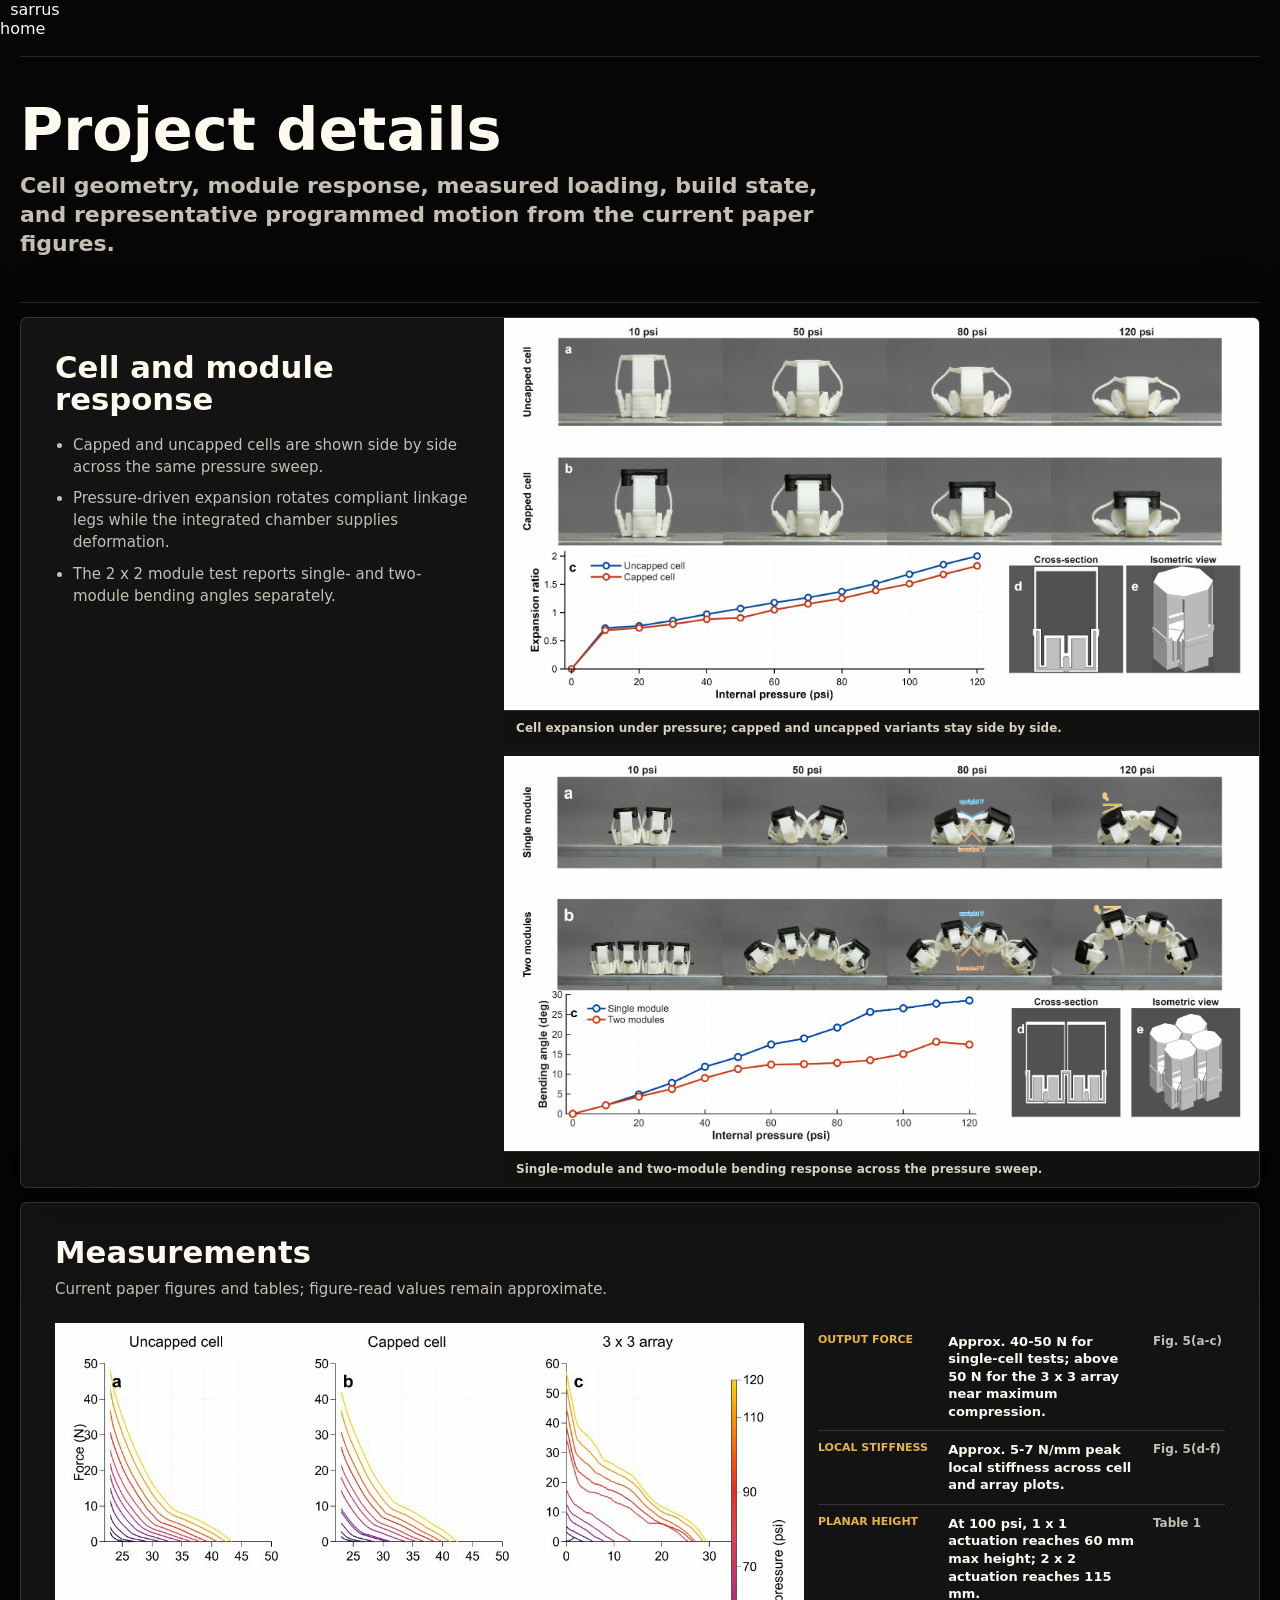
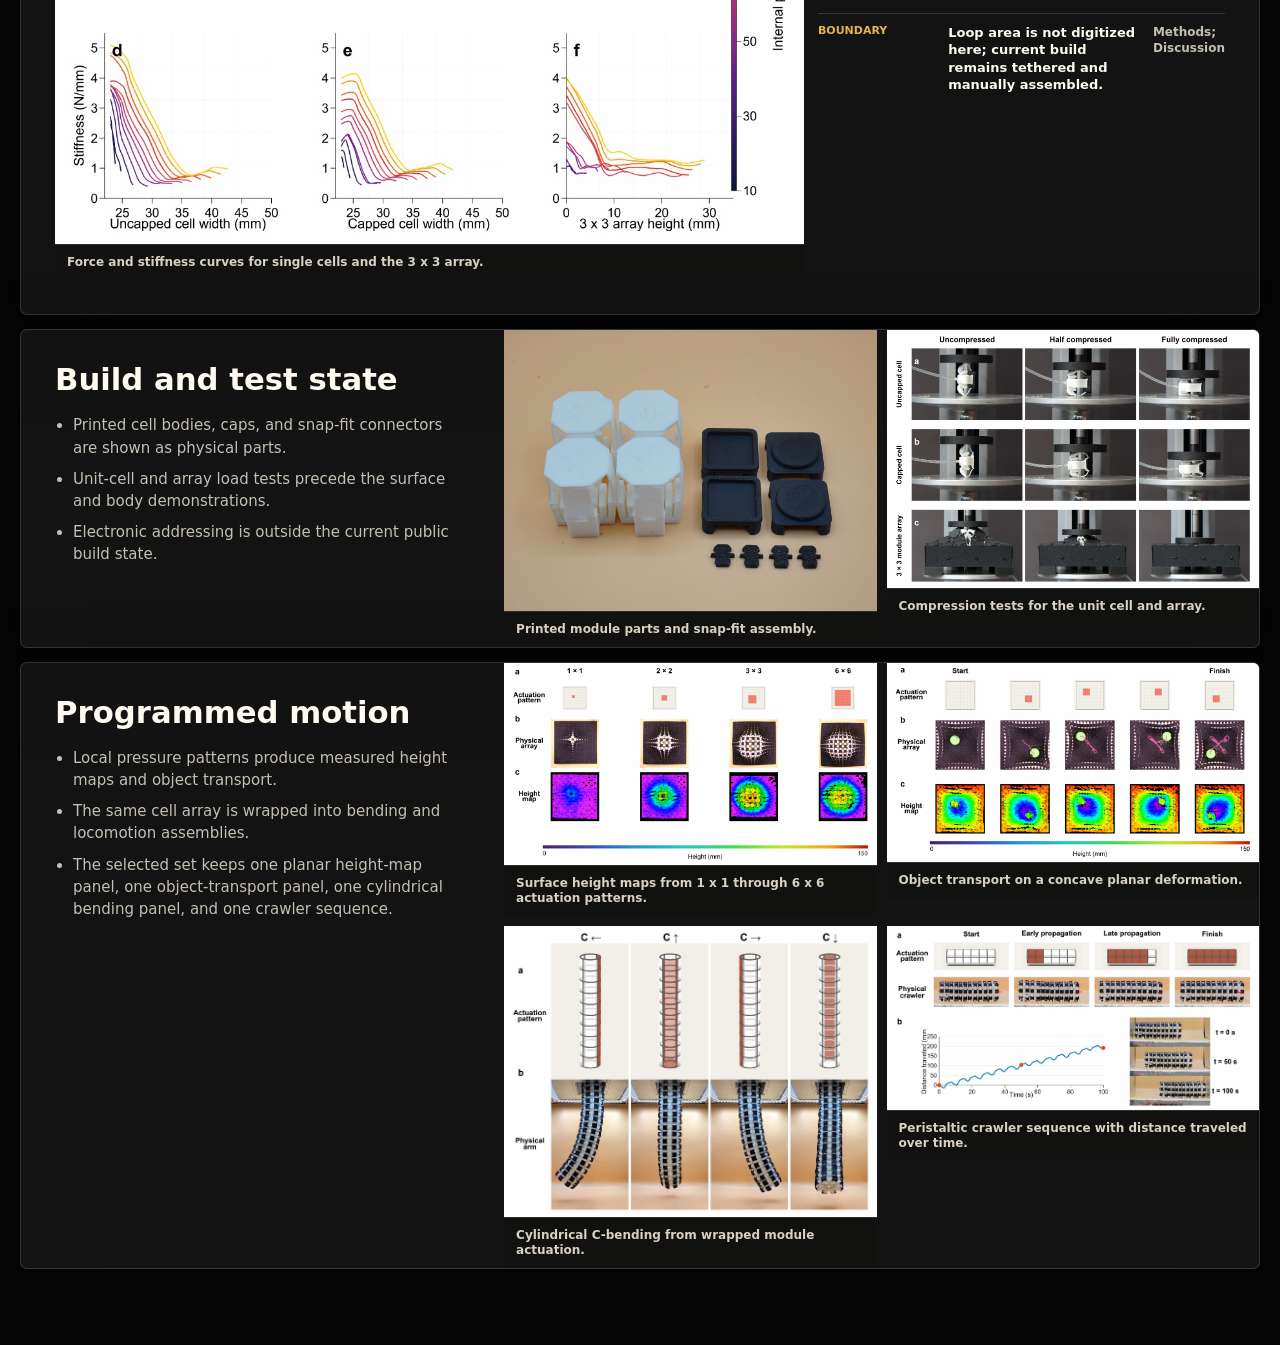
==== details/index.html @ 74c4fff6 "Align Sarrus headers with AO suite" ====
<!doctype html>
<html lang="en">
<head>
  <meta charset="utf-8" />
  <meta name="viewport" content="width=device-width, initial-scale=1" />
  <title>sarrus details</title>
  <meta name="description" content="Project details for the Sarrus pneumatic cell system: geometry, measurements, build state, and programmed surface/body motion.">
  <link rel="canonical" href="https://sarrus.aolabs.io/details/" />
  <meta property="og:title" content="Project details">
  <meta property="og:description" content="Cell geometry, module bending, measurements, build state, and programmed motion for Sarrus pneumatic cell arrays.">
  <meta property="og:image" content="https://sarrus.aolabs.io/og-image-20260506-clear.png">
  <meta property="og:type" content="website">
  <meta property="og:url" content="https://sarrus.aolabs.io/details/">
  <meta name="twitter:card" content="summary_large_image">
  <meta name="twitter:title" content="Project details">
  <meta name="twitter:description" content="Cell geometry, module bending, measurements, build state, and programmed motion for Sarrus pneumatic cell arrays.">
  <meta name="twitter:image" content="https://sarrus.aolabs.io/og-image-20260506-clear.png">
  <link rel="icon" href="https://aolabs.io/favicon.svg?v=20260515-ao-disc-a" type="image/svg+xml">
  <link rel="stylesheet" href="https://aolabs.io/suite-header.css?v=20260515-ao-disc-a">
  <link rel="stylesheet" href="/styles.css?v=20260508-homeicon">
</head>
<body>
  <header class="suite-topbar" aria-label="sarrus navigation">
    <div class="suite-brand-cluster">
      <a class="suite-ao-home" href="https://aolabs.io/" aria-label="aolabs.io">
        <img src="https://aolabs.io/marks/ao-ink.svg?v=20260515-ao-disc-a" alt="">
      </a>
      <a class="suite-app-brand" href="/" aria-label="sarrus home">
        <img class="suite-app-mark" src="https://aolabs.io/icons/sarrus.svg?v=20260508-icon-pass2" alt="">
        <span class="suite-app-name">sarrus</span>
      </a>
    </div>
    <nav class="suite-topbar-actions" aria-label="sarrus actions">
      <a href="/">home</a>
    </nav>
  </header>

  <main>
    <article class="details-page" aria-label="Sarrus project details">
      <section class="details-overview" aria-label="Project details">
        <div>
          <h1>Project details</h1>
          <p>Cell geometry, module response, measured loading, build state, and representative programmed motion from the current paper figures.</p>
        </div>
      </section>

      <section class="architecture-section">
        <div class="section-copy">
          <h2>Cell and module response</h2>
          <ul>
            <li>Capped and uncapped cells are shown side by side across the same pressure sweep.</li>
            <li>Pressure-driven expansion rotates compliant linkage legs while the integrated chamber supplies deformation.</li>
            <li>The 2 x 2 module test reports single- and two-module bending angles separately.</li>
          </ul>
        </div>
        <div class="figure-grid cell-module-figures">
          <figure>
            <img src="/assets/latest-figures/bf01-linkage-geometry-capped-uncapped.jpg?v=2026-05-07-cell-module" alt="Capped and uncapped cell geometry and pressure-driven expansion.">
            <figcaption>Cell expansion under pressure; capped and uncapped variants stay side by side.</figcaption>
          </figure>
          <figure>
            <img src="/assets/latest-figures/bf02-module-biasing-with-angle.jpg?v=2026-05-07-cell-module" alt="Single-module and two-module bending under pressure.">
            <figcaption>Single-module and two-module bending response across the pressure sweep.</figcaption>
          </figure>
        </div>
      </section>

      <section class="evidence-table-section" id="measurements">
        <div>
          <h2>Measurements</h2>
          <span>Current paper figures and tables; figure-read values remain approximate.</span>
        </div>
        <div class="measurement-layout">
          <figure class="measurement-figure">
            <img src="/assets/latest-figures/bf05-linkage-array-force-stiffness-comparison-with-capped.jpg" alt="Pressure-dependent force and stiffness data.">
            <figcaption>Force and stiffness curves for single cells and the 3 x 3 array.</figcaption>
          </figure>
          <table class="measurement-table">
            <tbody>
              <tr>
                <th>Output force</th>
                <td>Approx. 40-50 N for single-cell tests; above 50 N for the 3 x 3 array near maximum compression.</td>
                <td>Fig. 5(a-c)</td>
              </tr>
              <tr>
                <th>Local stiffness</th>
                <td>Approx. 5-7 N/mm peak local stiffness across cell and array plots.</td>
                <td>Fig. 5(d-f)</td>
              </tr>
              <tr>
                <th>Planar height</th>
                <td>At 100 psi, 1 x 1 actuation reaches 60 mm max height; 2 x 2 actuation reaches 115 mm.</td>
                <td>Table 1</td>
              </tr>
              <tr>
                <th>Boundary</th>
                <td>Loop area is not digitized here; current build remains tethered and manually assembled.</td>
                <td>Methods; Discussion</td>
              </tr>
            </tbody>
          </table>
        </div>
      </section>

      <section class="architecture-section">
        <div class="section-copy">
          <h2>Build and test state</h2>
          <ul>
            <li>Printed cell bodies, caps, and snap-fit connectors are shown as physical parts.</li>
            <li>Unit-cell and array load tests precede the surface and body demonstrations.</li>
            <li>Electronic addressing is outside the current public build state.</li>
          </ul>
        </div>
        <div class="figure-grid two-up">
          <figure>
            <img src="/assets/module-parts.jpg" alt="Printed Sarrus module parts.">
            <figcaption>Printed module parts and snap-fit assembly.</figcaption>
          </figure>
          <figure>
            <img src="/assets/latest-figures/bf03-squish-pics.jpg" alt="Cell and array compression tests.">
            <figcaption>Compression tests for the unit cell and array.</figcaption>
          </figure>
        </div>
      </section>

      <section class="architecture-section" id="motion">
        <div class="section-copy">
          <h2>Programmed motion</h2>
          <ul>
            <li>Local pressure patterns produce measured height maps and object transport.</li>
            <li>The same cell array is wrapped into bending and locomotion assemblies.</li>
            <li>The selected set keeps one planar height-map panel, one object-transport panel, one cylindrical bending panel, and one crawler sequence.</li>
          </ul>
        </div>
        <div class="figure-grid motion-gallery" aria-label="Selected motion figures">
          <figure>
            <img src="/assets/latest-figures/bf06-planar-dome-single.jpg" alt="Planar dome height maps from local actuation.">
            <figcaption>Surface height maps from 1 x 1 through 6 x 6 actuation patterns.</figcaption>
          </figure>
          <figure>
            <img src="/assets/latest-figures/bf09-planar-object-concave.jpg" alt="Planar object transport by concave deformation.">
            <figcaption>Object transport on a concave planar deformation.</figcaption>
          </figure>
          <figure>
            <img src="/assets/latest-figures/bf14-cylindrical-c.jpg" alt="Cylindrical C-bending program.">
            <figcaption>Cylindrical C-bending from wrapped module actuation.</figcaption>
          </figure>
          <figure>
            <img src="/assets/latest-figures/bf17-revamped-peristaltic-plot.jpg" alt="Peristaltic crawling sequence and travel plot.">
            <figcaption>Peristaltic crawler sequence with distance traveled over time.</figcaption>
          </figure>
        </div>
      </section>
    </article>
  </main>
</body>
</html>
---- styles.css ----
:root {
  color-scheme: dark;
  --bg: #050605;
  --ink: #fffaf0;
  --muted: #c5beb4;
  --line: rgba(255, 255, 255, .14);
  --accent: #e6b34d;
  --panel: rgba(255, 250, 240, .055);
  --shadow: 0 28px 80px rgba(0, 0, 0, .45);
}

* {
  box-sizing: border-box;
}

html {
  scroll-behavior: smooth;
}

body {
  margin: 0;
  overflow-x: hidden;
  background: var(--bg);
  color: var(--ink);
  font-family: Inter, ui-sans-serif, system-ui, -apple-system, BlinkMacSystemFont, "Segoe UI", sans-serif;
  letter-spacing: 0;
}

a {
  color: inherit;
  text-decoration: none;
}

.topbar {
  position: sticky;
  top: 0;
  z-index: 20;
  display: flex;
  align-items: center;
  justify-content: space-between;
  gap: 12px;
  min-height: 44px;
  padding: 7px max(14px, calc((100vw - 1240px) / 2));
  background: rgba(5, 6, 5, .82);
  border-bottom: 1px solid rgba(255, 255, 255, .08);
  backdrop-filter: blur(16px);
}

.brand-cluster,
.brand,
.topbar a {
  display: inline-flex;
  align-items: center;
  min-height: 28px;
  color: var(--ink);
  font-size: 12px;
  font-weight: 850;
}

.brand {
  text-transform: uppercase;
}

.brand-cluster {
  gap: 10px;
}

.topbar nav {
  display: inline-flex;
  align-items: center;
  gap: 16px;
  color: var(--muted);
}

.ao-home {
  justify-content: center;
  width: 44px;
  height: 44px;
  min-height: 44px;
  border: 0;
  border-radius: 0;
  background: transparent;
}

.ao-home img {
  display: block;
  width: 38px;
  height: 38px;
}

main {
  width: min(calc(100% - 28px), 1240px);
  margin: 0 auto;
  padding: 18px 0 76px;
}

.motion-grid video,
.object-study img {
  display: block;
  width: 100%;
  height: 100%;
  object-fit: cover;
}

h1,
h2 {
  margin: 0;
}

h1 {
  max-width: 34ch;
  font-size: clamp(28px, 3.2vw, 44px);
  font-weight: 860;
  line-height: 1.06;
}

.paper-title-block {
  display: grid;
  grid-template-columns: minmax(0, 1fr) auto;
  align-items: end;
  gap: clamp(16px, 4vw, 48px);
  border-top: 1px solid var(--line);
  border-bottom: 1px solid var(--line);
  padding: clamp(24px, 4vw, 48px) 0;
}

.paper-actions {
  display: flex;
  align-items: center;
  gap: 10px;
}

.paper-button {
  display: inline-flex;
  align-items: center;
  justify-content: center;
  min-height: 42px;
  padding: 0 16px;
  border: 1px solid rgba(255, 255, 255, .14);
  border-radius: 8px;
  background: rgba(255, 250, 240, .07);
  color: var(--ink);
  font-size: 12px;
  font-weight: 850;
}

.paper-button.primary {
  border-color: rgba(230, 179, 77, .38);
  background: var(--accent);
  color: #120f09;
}

.motion-grid,
.motion-cluster,
.motion-stack,
.object-study {
  display: grid;
  gap: 12px;
}

.motion-grid {
  grid-template-columns: repeat(6, minmax(0, 1fr));
  margin-top: 12px;
}

.motion-cluster {
  grid-column: 1 / -1;
  grid-template-columns: repeat(2, minmax(0, 1fr));
  align-items: stretch;
}

.motion-stack {
  grid-template-rows: repeat(2, minmax(0, 1fr));
}

.object-study {
  grid-template-columns: repeat(2, minmax(0, 1fr));
  margin-top: 12px;
}

.motion-grid video,
.object-study img {
  align-self: start;
  overflow: hidden;
  border: 1px solid rgba(255, 255, 255, .1);
  border-radius: 7px;
  background: #111;
  box-shadow: var(--shadow);
}

.motion-grid video {
  height: auto;
}

.motion-wide {
  grid-column: span 3;
  aspect-ratio: 16 / 9;
}

.motion-tall {
  aspect-ratio: 3 / 4;
  object-position: center 42%;
}

.motion-small {
  aspect-ratio: 16 / 9;
}

.motion-stack .motion-small {
  height: 100%;
  aspect-ratio: auto;
}

.object-study img {
  aspect-ratio: 4 / 3;
}

.architecture-link {
  display: grid;
  grid-template-columns: minmax(0, 1fr) auto;
  gap: 20px;
  align-items: center;
  border-top: 1px solid var(--line);
  border-bottom: 1px solid var(--line);
  margin-top: 42px;
  padding: 26px 0;
}

.architecture-link h2 {
  max-width: 680px;
  font-size: clamp(28px, 3vw, 42px);
  font-weight: 820;
  line-height: 1.08;
}

.architecture-link span {
  display: block;
  max-width: 780px;
  margin-top: 10px;
  color: var(--muted);
  font-size: 16px;
  line-height: 1.42;
}

.architecture-link a {
  display: inline-flex;
  align-items: center;
  justify-content: center;
  min-height: 48px;
  border: 1px solid rgba(230, 179, 77, .5);
  border-radius: 6px;
  padding: 0 15px;
  background: rgba(230, 179, 77, .12);
  color: var(--ink);
  font-size: 14px;
  font-weight: 820;
}

.details-page,
.architecture-page {
  display: grid;
  gap: 14px;
}

.details-overview {
  border-top: 1px solid var(--line);
  border-bottom: 1px solid var(--line);
  padding: clamp(22px, 4vw, 44px) 0;
}

.details-overview h1 {
  max-width: 720px;
  font-size: clamp(32px, 4.6vw, 62px);
  line-height: .98;
}

.details-overview p {
  max-width: 820px;
  margin: 12px 0 0;
  color: var(--muted);
  font-size: clamp(16px, 1.8vw, 22px);
  font-weight: 680;
  line-height: 1.32;
}

.architecture-section,
.evidence-table-section {
  border: 1px solid var(--line);
  border-radius: 7px;
  background: var(--panel);
  box-shadow: var(--shadow);
}

.figure-grid img {
  display: block;
  width: 100%;
  height: auto;
  object-fit: contain;
}

.measurement-figure img {
  display: block;
  width: 100%;
  height: auto;
  object-fit: contain;
}

.figure-video video {
  display: block;
  width: 100%;
  height: auto;
  max-height: 620px;
  object-fit: contain;
}

.architecture-section {
  display: grid;
  grid-template-columns: minmax(280px, .64fr) minmax(0, 1fr);
  gap: 0;
  align-items: start;
  overflow: hidden;
}

.section-copy {
  min-width: 0;
  padding: clamp(18px, 3vw, 34px);
}

.section-copy h2,
.evidence-table-section h2 {
  font-size: clamp(24px, 2.4vw, 34px);
  line-height: 1.04;
}

.section-copy ul {
  margin: 18px 0 0;
  padding-left: 18px;
  color: var(--muted);
  font-size: 15px;
  line-height: 1.48;
}

.section-copy li + li {
  margin-top: 9px;
}

.measurement-layout {
  display: grid;
  grid-template-columns: minmax(0, .92fr) minmax(360px, .5fr);
  gap: 14px;
  align-items: start;
}

.measurement-table {
  width: 100%;
  border-collapse: collapse;
  color: var(--ink);
  font-size: 13px;
  line-height: 1.35;
}

.measurement-table tr {
  border-bottom: 1px solid var(--line);
}

.measurement-table tr:last-child {
  border-bottom: 0;
}

.measurement-table th,
.measurement-table td {
  padding: 10px 0;
  text-align: left;
  vertical-align: top;
}

.measurement-table th {
  width: 32%;
  padding-right: 14px;
  color: var(--accent);
  font-size: 11px;
  font-weight: 900;
  line-height: 1.2;
  text-transform: uppercase;
}

.measurement-table td {
  color: var(--ink);
  font-weight: 620;
}

.measurement-table td:last-child {
  width: 20%;
  padding-left: 14px;
  color: var(--muted);
  font-size: 12px;
  font-weight: 700;
}

.figure-grid.two-up {
  display: grid;
  grid-template-columns: repeat(2, minmax(0, 1fr));
  gap: 10px;
  align-items: start;
  align-self: start;
  background: transparent;
}

.figure-grid.cell-module-figures {
  display: grid;
  grid-template-columns: minmax(0, 1fr);
  gap: 10px;
  align-items: start;
  align-self: start;
  background: transparent;
}

.figure-grid.motion-gallery {
  display: grid;
  grid-template-columns: repeat(2, minmax(0, 1fr));
  gap: 10px;
  align-items: start;
  align-self: start;
  background: transparent;
}

.motion-gallery .gallery-wide {
  grid-column: 1 / -1;
}

.figure-grid figure,
.figure-video,
.measurement-figure {
  position: relative;
  min-width: 0;
  margin: 0;
  overflow: hidden;
  background: #f4efe4;
}

.figure-grid figure {
  display: flex;
  flex-direction: column;
  align-self: start;
  height: fit-content;
}

.motion-gallery figure {
  background: #fff;
}

.motion-gallery img {
  flex: 1 1 auto;
  object-fit: contain;
}

.figure-grid figcaption,
.measurement-figure figcaption {
  position: static;
  padding: 10px 12px;
  border-top: 1px solid rgba(255, 255, 255, .12);
  background: #11120f;
  color: #d8d0c3;
  font-size: 12px;
  font-weight: 720;
  line-height: 1.25;
}

.figure-video {
  background: #111;
}

.figure-video figcaption {
  position: absolute;
  left: 12px;
  right: 12px;
  bottom: 12px;
  padding: 8px 10px;
  border: 1px solid rgba(255, 255, 255, .14);
  border-radius: 6px;
  background: rgba(0, 0, 0, .62);
  color: var(--ink);
  font-size: 12px;
  font-weight: 720;
  line-height: 1.25;
  backdrop-filter: blur(12px);
}

.evidence-table-section {
  display: grid;
  gap: 22px;
  padding: clamp(18px, 3vw, 34px);
}

.evidence-table-section span {
  display: block;
  max-width: 760px;
  margin-top: 10px;
  color: var(--muted);
  font-size: 15px;
  line-height: 1.45;
}

.table-scroll {
  max-width: 100%;
  overflow-x: auto;
  border: 1px solid var(--line);
  border-radius: 7px;
}

.evidence-table {
  width: 100%;
  min-width: 860px;
  border-collapse: collapse;
  color: var(--ink);
  font-size: 14px;
  line-height: 1.38;
}

.evidence-table th,
.evidence-table td {
  padding: 13px 14px;
  border-bottom: 1px solid var(--line);
  text-align: left;
  vertical-align: top;
}

.evidence-table th {
  color: var(--accent);
  font-size: 12px;
  font-weight: 900;
  text-transform: uppercase;
}

.evidence-table tbody tr:last-child td {
  border-bottom: 0;
}

.evidence-table td:first-child {
  width: 18%;
  font-weight: 850;
}

.evidence-table td:nth-child(3) {
  width: 16%;
  color: var(--muted);
  font-weight: 720;
}

.figure-video {
  min-height: 0;
  display: grid;
  align-content: center;
}

@media (max-width: 820px) {
  .paper-title-block {
    grid-template-columns: minmax(0, 1fr);
    align-items: start;
  }

  .paper-actions {
    width: 100%;
  }

  .paper-button {
    flex: 1 1 0;
  }

  .motion-grid,
  .motion-cluster,
  .motion-stack,
  .object-study,
  .architecture-link,
  .measurement-layout,
  .architecture-section,
  .evidence-table-section {
    grid-template-columns: minmax(0, 1fr);
  }

  .figure-grid.two-up {
    grid-template-columns: minmax(0, 1fr);
  }

  .figure-grid.motion-gallery {
    grid-template-columns: minmax(0, 1fr);
  }

  .motion-wide,
  .motion-tall,
  .motion-small {
    grid-column: span 1;
  }

  .motion-tall {
    aspect-ratio: 3 / 4;
  }

  .motion-stack .motion-small {
    height: auto;
    aspect-ratio: 16 / 9;
  }
}

@media (max-width: 760px) {
  .measurement-table,
  .measurement-table tbody,
  .measurement-table tr,
  .measurement-table th,
  .measurement-table td {
    display: block;
    width: 100%;
  }

  .measurement-table tr {
    padding: 12px 0;
  }

  .measurement-table th,
  .measurement-table td,
  .measurement-table td:last-child {
    width: 100%;
    padding: 0;
  }

  .measurement-table td {
    margin-top: 5px;
  }

  .measurement-table td:last-child {
    margin-top: 6px;
  }

  .table-scroll {
    overflow-x: visible;
  }

  .evidence-table {
    min-width: 0;
    font-size: 14px;
  }

  .evidence-table thead {
    display: none;
  }

  .evidence-table,
  .evidence-table tbody,
  .evidence-table tr,
  .evidence-table td {
    display: block;
  }

  .evidence-table tr {
    padding: 14px;
    border-bottom: 1px solid var(--line);
  }

  .evidence-table tbody tr:last-child {
    border-bottom: 0;
  }

  .evidence-table td,
  .evidence-table td:first-child,
  .evidence-table td:nth-child(3) {
    width: 100%;
    padding: 0;
    border-bottom: 0;
  }

  .evidence-table td + td {
    margin-top: 10px;
  }

  .evidence-table td::before {
    display: block;
    margin-bottom: 3px;
    color: var(--accent);
    font-size: 11px;
    font-weight: 900;
    text-transform: uppercase;
  }

  .evidence-table td:nth-child(1)::before {
    content: "Signal";
  }

  .evidence-table td:nth-child(2)::before {
    content: "Reported value";
  }

  .evidence-table td:nth-child(3)::before {
    content: "Source";
  }

  .evidence-table td:nth-child(4)::before {
    content: "Boundary";
  }
}

@media (max-width: 560px) {
  .topbar {
    right: auto;
    width: min(calc(100vw - 16px), 374px);
    padding-left: 12px;
    padding-right: 12px;
  }

  .topbar nav {
    gap: 12px;
  }

  main {
    width: min(calc(100% - 24px), 366px);
    margin-left: 12px;
    margin-right: auto;
    padding-top: 12px;
  }

  h1 {
    font-size: 31px;
    line-height: 1.05;
  }

  .details-overview h1 {
    font-size: 34px;
  }

  .architecture-link {
    gap: 16px;
    margin-top: 34px;
    padding: 24px 0;
  }

  .architecture-link a {
    width: 100%;
  }

  .table-scroll {
    overflow-x: visible;
  }

  .evidence-table {
    min-width: 0;
    font-size: 14px;
  }

  .evidence-table thead {
    display: none;
  }

  .evidence-table,
  .evidence-table tbody,
  .evidence-table tr,
  .evidence-table td {
    display: block;
    width: 100%;
  }

  .evidence-table tr {
    padding: 14px;
    border-bottom: 1px solid var(--line);
  }

  .evidence-table tbody tr:last-child {
    border-bottom: 0;
  }

  .evidence-table td,
  .evidence-table td:first-child,
  .evidence-table td:nth-child(3) {
    width: 100%;
    padding: 0;
    border-bottom: 0;
  }

  .evidence-table td + td {
    margin-top: 10px;
  }

  .evidence-table td::before {
    display: block;
    margin-bottom: 3px;
    color: var(--accent);
    font-size: 11px;
    font-weight: 900;
    text-transform: uppercase;
  }

  .evidence-table td:nth-child(1)::before {
    content: "Signal";
  }

  .evidence-table td:nth-child(2)::before {
    content: "Reported value";
  }

  .evidence-table td:nth-child(3)::before {
    content: "Source";
  }

  .evidence-table td:nth-child(4)::before {
    content: "Boundary";
  }

  .section-copy {
    padding: 18px;
  }

  .figure-video {
    min-height: 0;
  }
}
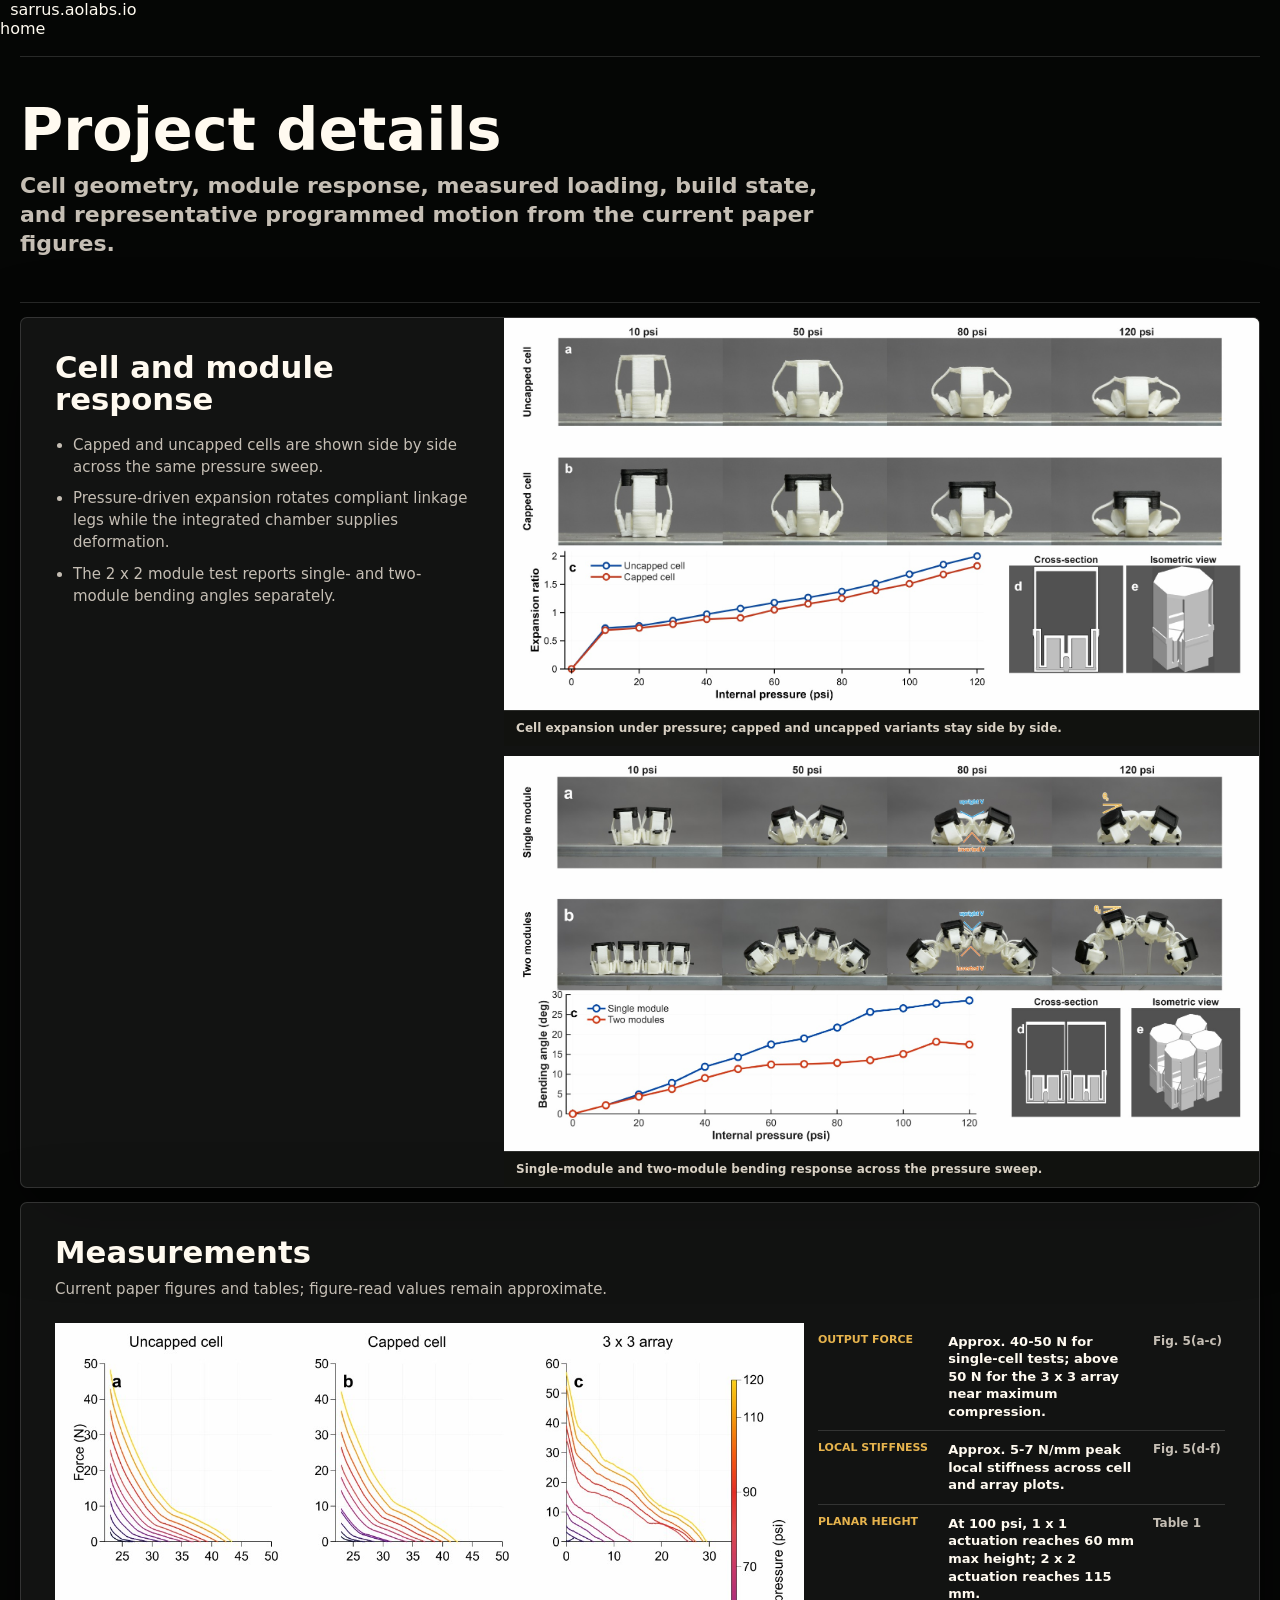
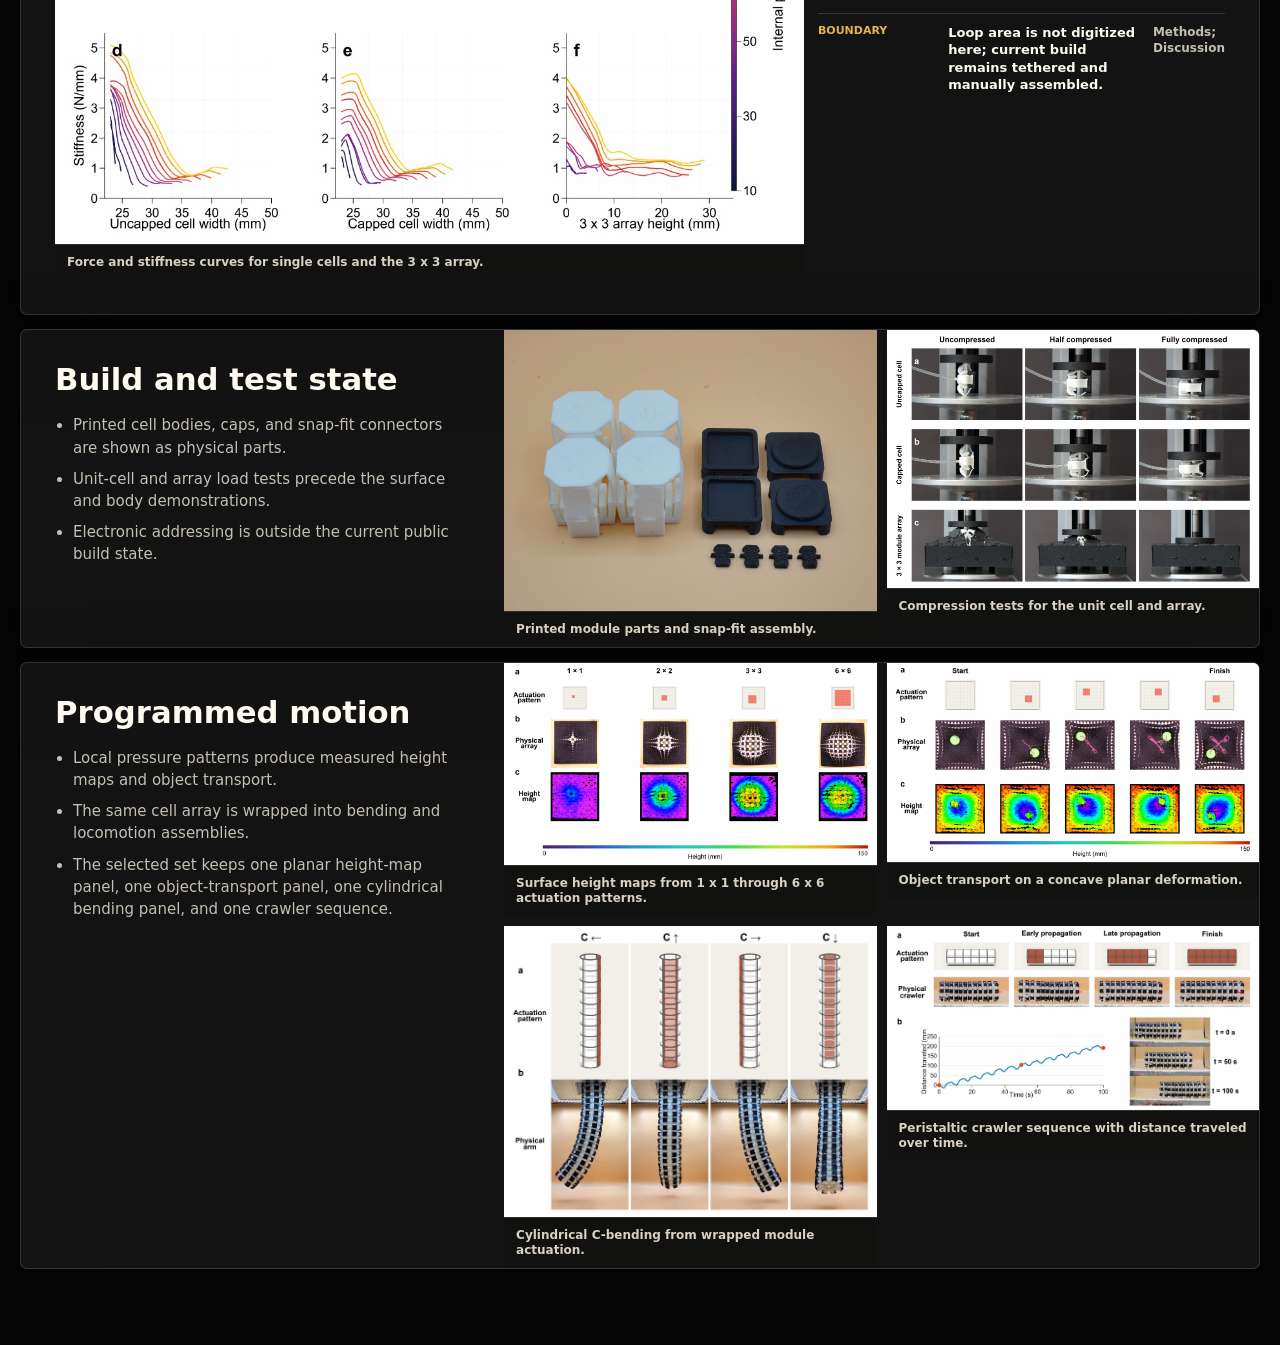
==== commit 4c735929: "Update AO suite domain headers" ====
--- a/details/index.html
+++ b/details/index.html
@@ -15,19 +15,19 @@
   <meta name="twitter:title" content="Project details">
   <meta name="twitter:description" content="Cell geometry, module bending, measurements, build state, and programmed motion for Sarrus pneumatic cell arrays.">
   <meta name="twitter:image" content="https://sarrus.aolabs.io/og-image-20260506-clear.png">
-  <link rel="icon" href="https://aolabs.io/favicon.svg?v=20260515-ao-disc-a" type="image/svg+xml">
-  <link rel="stylesheet" href="https://aolabs.io/suite-header.css?v=20260515-ao-disc-a">
+  <link rel="icon" href="https://aolabs.io/favicon.svg?v=20260516-domain-header" type="image/svg+xml">
+  <link rel="stylesheet" href="https://aolabs.io/suite-header.css?v=20260516-domain-header">
   <link rel="stylesheet" href="/styles.css?v=20260508-homeicon">
 </head>
 <body>
   <header class="suite-topbar" aria-label="sarrus navigation">
     <div class="suite-brand-cluster">
       <a class="suite-ao-home" href="https://aolabs.io/" aria-label="aolabs.io">
-        <img src="https://aolabs.io/marks/ao-ink.svg?v=20260515-ao-disc-a" alt="">
+        <img src="https://aolabs.io/marks/ao-ink.svg?v=20260516-domain-header" alt="">
       </a>
       <a class="suite-app-brand" href="/" aria-label="sarrus home">
         <img class="suite-app-mark" src="https://aolabs.io/icons/sarrus.svg?v=20260508-icon-pass2" alt="">
-        <span class="suite-app-name">sarrus</span>
+        <span class="suite-app-name">sarrus.aolabs.io</span>
       </a>
     </div>
     <nav class="suite-topbar-actions" aria-label="sarrus actions">
--- a/styles.css
+++ b/styles.css
@@ -32,8 +32,8 @@
 }
 
 .topbar {
-  position: sticky;
-  top: 0;
+  position: relative;
+  top: auto;
   z-index: 20;
   display: flex;
   align-items: center;
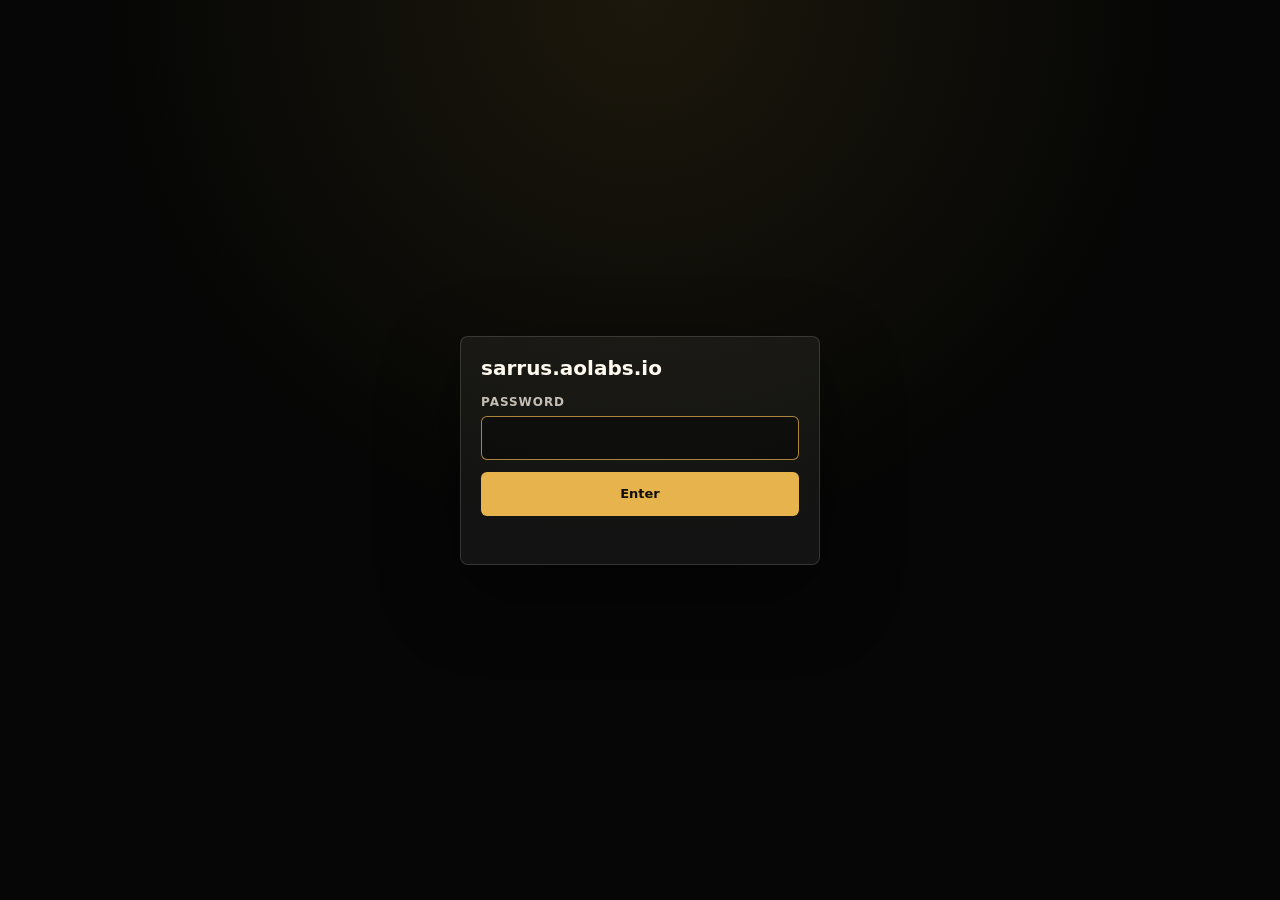
==== commit 462fe1d0: "Add Sarrus password gate" ====
--- a/details/index.html
+++ b/details/index.html
@@ -5,6 +5,7 @@
   <meta name="viewport" content="width=device-width, initial-scale=1" />
   <title>sarrus details</title>
   <meta name="description" content="Project details for the Sarrus pneumatic cell system: geometry, measurements, build state, and programmed surface/body motion.">
+  <meta name="robots" content="noindex, nofollow">
   <link rel="canonical" href="https://sarrus.aolabs.io/details/" />
   <meta property="og:title" content="Project details">
   <meta property="og:description" content="Cell geometry, module bending, measurements, build state, and programmed motion for Sarrus pneumatic cell arrays.">
@@ -15,15 +16,19 @@
   <meta name="twitter:title" content="Project details">
   <meta name="twitter:description" content="Cell geometry, module bending, measurements, build state, and programmed motion for Sarrus pneumatic cell arrays.">
   <meta name="twitter:image" content="https://sarrus.aolabs.io/og-image-20260506-clear.png">
-  <link rel="icon" href="https://aolabs.io/favicon.svg?v=20260516-domain-header" type="image/svg+xml">
-  <link rel="stylesheet" href="https://aolabs.io/suite-header.css?v=20260516-domain-header">
-  <link rel="stylesheet" href="/styles.css?v=20260508-homeicon">
+  <link rel="icon" href="https://aolabs.io/favicon.svg?v=20260516-suite-bloom" type="image/svg+xml">
+  <script>document.documentElement.classList.add('auth-pending');</script>
+  <style>html.auth-pending body{visibility:hidden}</style>
+  <link rel="stylesheet" href="https://aolabs.io/suite-header.css?v=20260516-suite-bloom">
+  <link rel="stylesheet" href="/styles.css?v=20260516-media-tone2">
+  <link rel="stylesheet" href="/auth.css?v=20260520-password1">
+  <script defer src="/auth.js?v=20260520-password1"></script>
 </head>
 <body>
   <header class="suite-topbar" aria-label="sarrus navigation">
     <div class="suite-brand-cluster">
       <a class="suite-ao-home" href="https://aolabs.io/" aria-label="aolabs.io">
-        <img src="https://aolabs.io/marks/ao-ink.svg?v=20260516-domain-header" alt="">
+        <img src="https://aolabs.io/marks/ao-ink.svg?v=20260516-suite-bloom" alt="">
       </a>
       <a class="suite-app-brand" href="/" aria-label="sarrus home">
         <img class="suite-app-mark" src="https://aolabs.io/icons/sarrus.svg?v=20260508-icon-pass2" alt="">
--- a/styles.css
+++ b/styles.css
@@ -108,20 +108,43 @@
 }
 
 h1 {
-  max-width: 34ch;
-  font-size: clamp(28px, 3.2vw, 44px);
+  max-width: 72ch;
+  font-size: 28px;
   font-weight: 860;
-  line-height: 1.06;
+  line-height: 1.04;
 }
 
 .paper-title-block {
   display: grid;
+  box-sizing: border-box;
   grid-template-columns: minmax(0, 1fr) auto;
-  align-items: end;
-  gap: clamp(16px, 4vw, 48px);
-  border-top: 1px solid var(--line);
-  border-bottom: 1px solid var(--line);
-  padding: clamp(24px, 4vw, 48px) 0;
+  align-items: center;
+  gap: 22px;
+  width: 100%;
+  max-width: 100vw;
+  border-bottom: 1px solid rgba(92, 78, 62, .16);
+  padding: 12px clamp(16px, 3vw, 34px);
+  background: rgba(255, 252, 246, .98);
+  color: #25150d;
+}
+
+.paper-copy {
+  min-width: 0;
+}
+
+.paper-copy span {
+  display: block;
+  margin-bottom: 4px;
+  color: rgba(95, 78, 59, .62);
+  font-size: 11px;
+  font-weight: 900;
+  letter-spacing: .12em;
+  text-transform: uppercase;
+}
+
+.paper-copy h1 {
+  color: #25150d;
+  overflow-wrap: anywhere;
 }
 
 .paper-actions {
@@ -136,11 +159,11 @@
   justify-content: center;
   min-height: 42px;
   padding: 0 16px;
-  border: 1px solid rgba(255, 255, 255, .14);
-  border-radius: 8px;
-  background: rgba(255, 250, 240, .07);
-  color: var(--ink);
-  font-size: 12px;
+  border: 1px solid rgba(92, 78, 62, .20);
+  border-radius: 6px;
+  background: rgba(92, 78, 62, .05);
+  color: #25150d;
+  font-size: 13px;
   font-weight: 850;
 }
 
@@ -186,6 +209,55 @@
   border-radius: 7px;
   background: #111;
   box-shadow: var(--shadow);
+}
+
+.media-tone {
+  filter:
+    brightness(var(--media-brightness, .98))
+    contrast(var(--media-contrast, 1.04))
+    saturate(var(--media-saturation, .92));
+}
+
+.media-tone-neutral {
+  --media-brightness: .99;
+  --media-contrast: 1.04;
+  --media-saturation: .94;
+}
+
+.media-tone-soft-lift {
+  --media-brightness: 1.08;
+  --media-contrast: 1.04;
+  --media-saturation: .92;
+}
+
+.media-tone-lift {
+  --media-brightness: 1.13;
+  --media-contrast: 1.05;
+  --media-saturation: .90;
+}
+
+.media-tone-lift-strong {
+  --media-brightness: 1.26;
+  --media-contrast: 1.04;
+  --media-saturation: .86;
+}
+
+.media-tone-soft-settle {
+  --media-brightness: .84;
+  --media-contrast: 1.04;
+  --media-saturation: .92;
+}
+
+.media-tone-settle {
+  --media-brightness: .88;
+  --media-contrast: 1.05;
+  --media-saturation: .94;
+}
+
+.media-tone-high-key {
+  --media-brightness: .76;
+  --media-contrast: 1.10;
+  --media-saturation: .90;
 }
 
 .motion-grid video {
@@ -554,9 +626,21 @@
 }
 
 @media (max-width: 820px) {
+  h1 {
+    font-size: 22px;
+    line-height: 1.06;
+  }
+
   .paper-title-block {
     grid-template-columns: minmax(0, 1fr);
     align-items: start;
+    overflow: hidden;
+  }
+
+  .paper-copy h1 {
+    max-width: min(100%, 30ch);
+    font-size: clamp(18px, 4.8vw, 22px);
+    line-height: 1.08;
   }
 
   .paper-actions {
--- a/auth.css
+++ b/auth.css
@@ -0,0 +1,109 @@
+html.auth-pending body {
+  visibility: hidden;
+}
+
+html.auth-locked,
+html.auth-locked body {
+  min-height: 100%;
+  background: #050605;
+}
+
+html.auth-locked body > :not(.auth-gate) {
+  display: none !important;
+}
+
+.auth-gate {
+  width: 100vw;
+  max-width: 100vw;
+  min-height: 100vh;
+  display: grid;
+  align-items: center;
+  justify-items: start;
+  padding: 24px;
+  background:
+    radial-gradient(circle at 50% 0%, rgba(230, 179, 77, .10), transparent 34rem),
+    #050605;
+  color: #fffaf0;
+  font-family: Inter, ui-sans-serif, system-ui, -apple-system, BlinkMacSystemFont, "Segoe UI", sans-serif;
+}
+
+.auth-panel {
+  box-sizing: border-box;
+  width: min(calc(100vw - 48px), 320px);
+  border: 1px solid rgba(255, 255, 255, .14);
+  border-radius: 8px;
+  background: rgba(255, 250, 240, .055);
+  padding: 20px;
+  box-shadow: 0 28px 80px rgba(0, 0, 0, .45);
+}
+
+@media (min-width: 640px) {
+  .auth-gate {
+    justify-items: center;
+  }
+
+  .auth-panel {
+    width: min(calc(100vw - 48px), 360px);
+  }
+}
+
+.auth-panel * {
+  box-sizing: border-box;
+}
+
+.auth-panel h1 {
+  margin: 0 0 16px;
+  color: #fffaf0;
+  font-size: 20px;
+  font-weight: 860;
+  line-height: 1.1;
+}
+
+.auth-panel label {
+  display: block;
+  margin-bottom: 7px;
+  color: #c5beb4;
+  font-size: 12px;
+  font-weight: 850;
+  letter-spacing: .08em;
+  text-transform: uppercase;
+}
+
+.auth-panel input {
+  width: 100%;
+  min-height: 44px;
+  border: 1px solid rgba(255, 255, 255, .18);
+  border-radius: 6px;
+  background: rgba(0, 0, 0, .36);
+  color: #fffaf0;
+  padding: 0 12px;
+  font: inherit;
+  font-size: 16px;
+  outline: none;
+}
+
+.auth-panel input:focus {
+  border-color: rgba(230, 179, 77, .72);
+}
+
+.auth-panel button {
+  width: 100%;
+  min-height: 44px;
+  margin-top: 12px;
+  border: 1px solid rgba(230, 179, 77, .40);
+  border-radius: 6px;
+  background: #e6b34d;
+  color: #120f09;
+  font: inherit;
+  font-size: 13px;
+  font-weight: 900;
+  cursor: pointer;
+}
+
+.auth-error {
+  min-height: 18px;
+  margin: 10px 0 0;
+  color: #ffcf8a;
+  font-size: 12px;
+  font-weight: 750;
+}
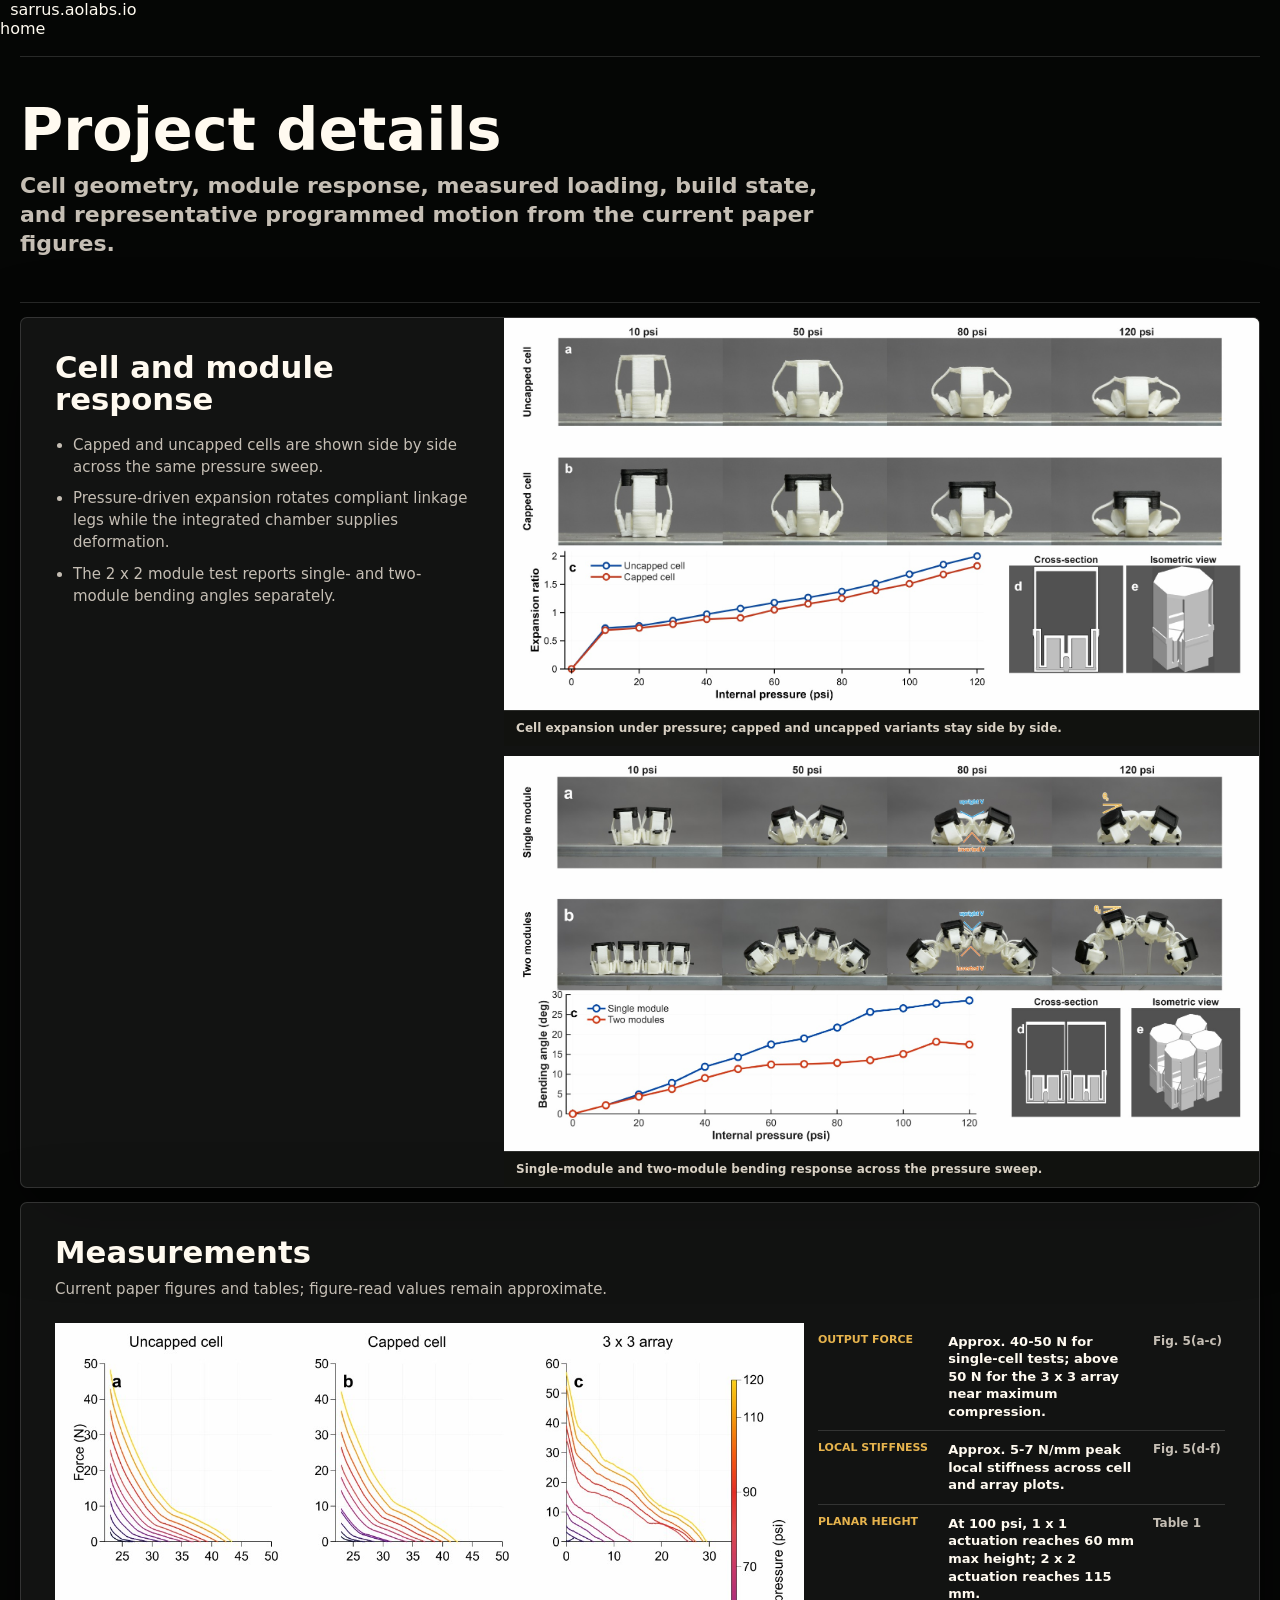
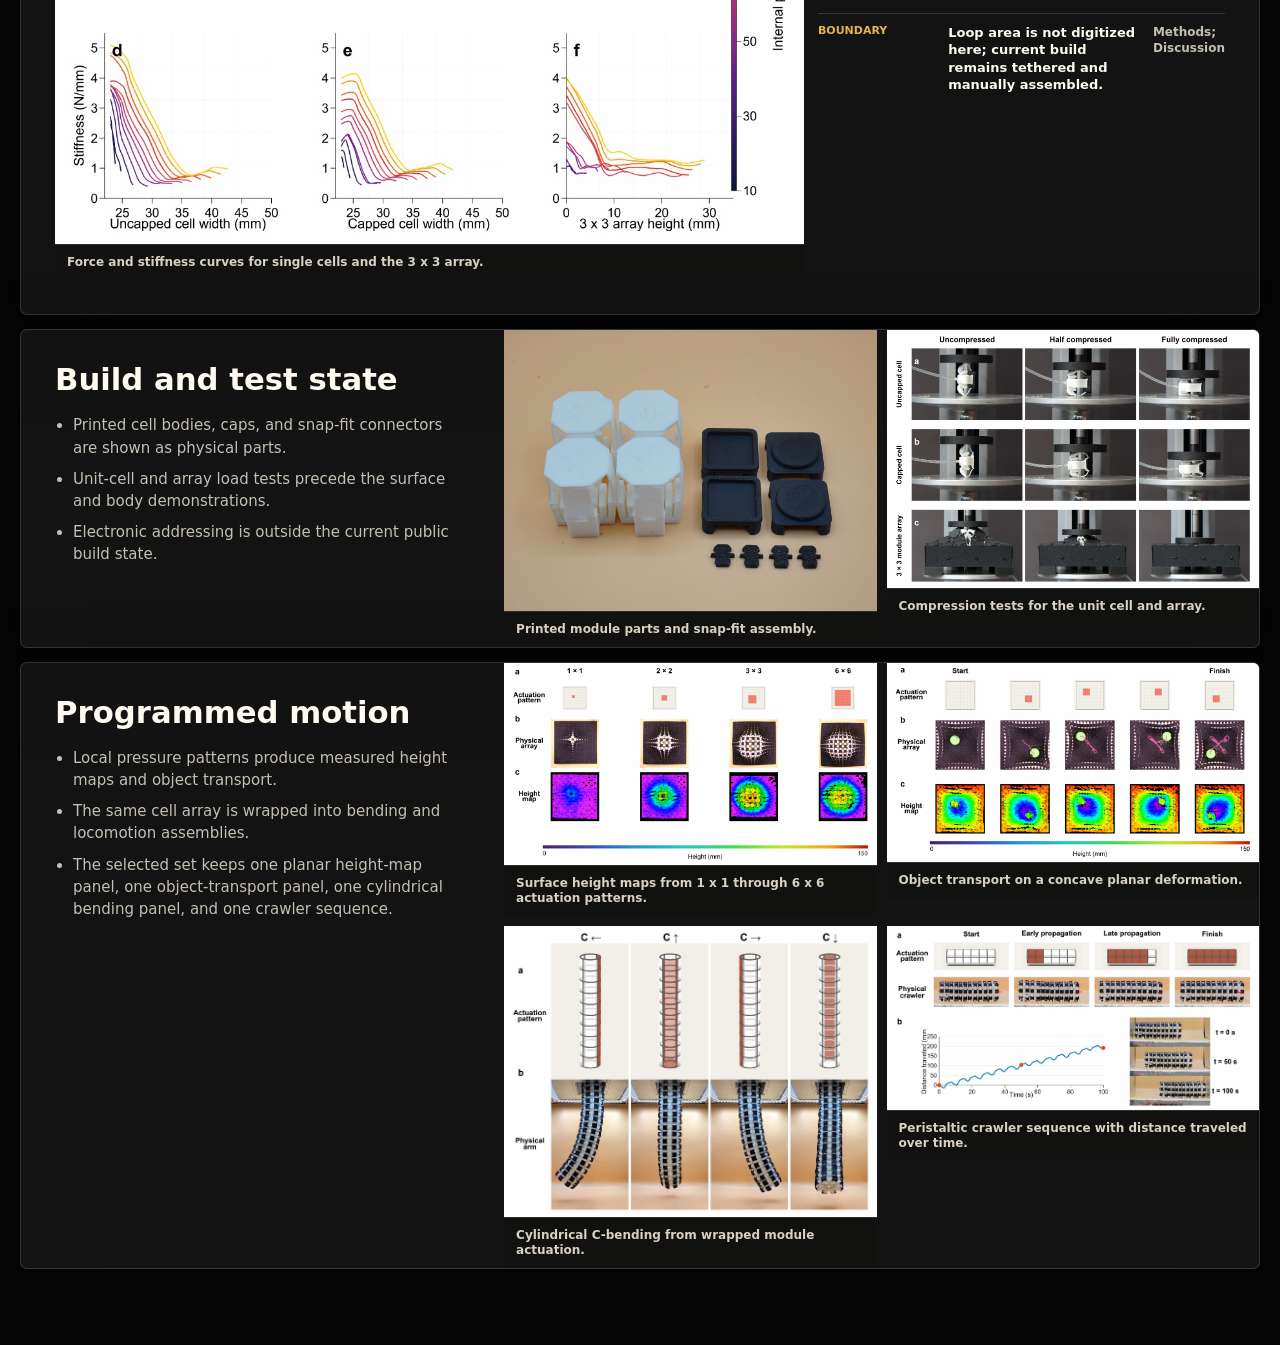
==== commit 9e731960: "Remove Sarrus password gate" ====
--- a/details/index.html
+++ b/details/index.html
@@ -5,7 +5,6 @@
   <meta name="viewport" content="width=device-width, initial-scale=1" />
   <title>sarrus details</title>
   <meta name="description" content="Project details for the Sarrus pneumatic cell system: geometry, measurements, build state, and programmed surface/body motion.">
-  <meta name="robots" content="noindex, nofollow">
   <link rel="canonical" href="https://sarrus.aolabs.io/details/" />
   <meta property="og:title" content="Project details">
   <meta property="og:description" content="Cell geometry, module bending, measurements, build state, and programmed motion for Sarrus pneumatic cell arrays.">
@@ -17,12 +16,8 @@
   <meta name="twitter:description" content="Cell geometry, module bending, measurements, build state, and programmed motion for Sarrus pneumatic cell arrays.">
   <meta name="twitter:image" content="https://sarrus.aolabs.io/og-image-20260506-clear.png">
   <link rel="icon" href="https://aolabs.io/favicon.svg?v=20260516-suite-bloom" type="image/svg+xml">
-  <script>document.documentElement.classList.add('auth-pending');</script>
-  <style>html.auth-pending body{visibility:hidden}</style>
   <link rel="stylesheet" href="https://aolabs.io/suite-header.css?v=20260516-suite-bloom">
   <link rel="stylesheet" href="/styles.css?v=20260516-media-tone2">
-  <link rel="stylesheet" href="/auth.css?v=20260520-password1">
-  <script defer src="/auth.js?v=20260520-password1"></script>
 </head>
 <body>
   <header class="suite-topbar" aria-label="sarrus navigation">
